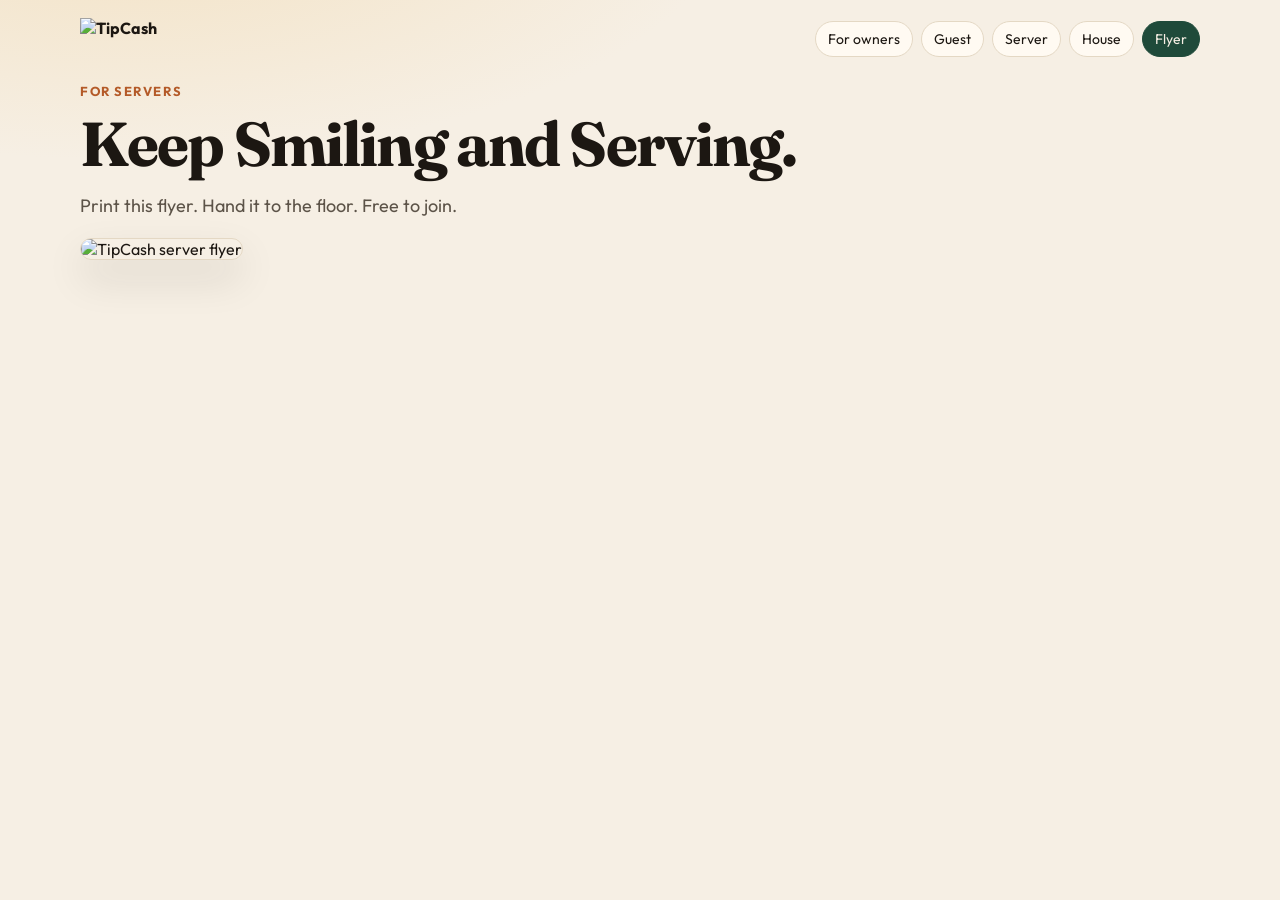
==== flyer/index.html @ fded9e94 "Add copper jar logo to landing page and link the server flyer" ====
<!DOCTYPE html>
<html lang="en">
<head>
  <meta charset="UTF-8" />
  <meta name="viewport" content="width=device-width, initial-scale=1" />
  <title>TipCash — Server flyer</title>
  <link rel="preconnect" href="https://fonts.googleapis.com" />
  <link href="https://fonts.googleapis.com/css2?family=Fraunces:opsz,wght@9..144,650&family=Outfit:wght@400;600;700&display=swap" rel="stylesheet" />
  <link rel="stylesheet" href="../styles.css" />
</head>
<body>
  <header class="wrap nav">
    <a class="brand" href="../index.html"><img class="brand-logo" src="../logo-photo.svg" alt="TipCash" /></a>
    <nav class="nav-links">
      <a href="../index.html">For owners</a>
      <a href="../guest/">Guest</a>
      <a href="../server/">Server</a>
      <a href="../owner/">House</a>
      <a class="active" href="./">Flyer</a>
    </nav>
  </header>
  <main class="wrap" style="padding-bottom:48px">
    <p class="kicker">For servers</p>
    <h1>Keep Smiling and Serving.</h1>
    <p class="lede">Print this flyer. Hand it to the floor. Free to join.</p>
    <img src="./flyer-art.svg" alt="TipCash server flyer" style="width:min(720px,100%);border-radius:16px;border:1px solid var(--line);box-shadow:0 18px 40px rgba(28,23,18,.12)" />
  </main>
</body>
</html>
---- styles.css ----
:root {
  --ink: #1c1712;
  --ink-soft: #5c5348;
  --paper: #f6efe4;
  --paper-2: #efe6d6;
  --card: #fffaf2;
  --line: #e4d8c4;
  --pine: #1f4a3a;
  --copper: #b45a28;
  --good: #2f7d4a;
  --warn: #9a6b12;
}
* { box-sizing: border-box; }
html, body { margin: 0; }
body {
  font-family: Outfit, system-ui, sans-serif;
  color: var(--ink);
  background: radial-gradient(1200px 500px at 10% -10%, #f3e2c4 0%, transparent 50%), var(--paper);
  min-height: 100vh;
}
a { color: inherit; text-decoration: none; }
button, input, textarea { font: inherit; }
.wrap { width: min(1120px, calc(100% - 32px)); margin: 0 auto; }
.nav { display: flex; align-items: center; justify-content: space-between; padding: 18px 0 8px; gap: 12px; }
.brand { display: flex; gap: 10px; align-items: center; font-weight: 700; }
.mark {
  width: 34px; height: 34px; border-radius: 10px; background: var(--pine); color: #f6efe4;
  display: grid; place-items: center; font-family: Fraunces, serif;
}
.nav-links { display: flex; gap: 8px; flex-wrap: wrap; }
.nav-links a, .btn {
  border: 1px solid var(--line); background: var(--card);
  padding: 8px 12px; border-radius: 999px; font-size: 14px; cursor: pointer;
}
.nav-links a.active, .btn-solid { background: var(--pine); color: #f6efe4; border-color: var(--pine); }
.btn-copper { background: var(--copper); color: #fff; border-color: var(--copper); }
.btn.on { background: var(--pine); color: #f6efe4; border-color: var(--pine); }
.btn-lg { padding: 12px 18px; font-weight: 600; }
h1, h2 { font-family: Fraunces, serif; letter-spacing: -0.03em; }
h1 { font-size: clamp(34px, 6vw, 62px); line-height: 0.96; margin: 0 0 14px; }
h2 { font-size: clamp(22px, 3vw, 34px); margin: 0 0 8px; }
p { color: var(--ink-soft); line-height: 1.55; }
.kicker { color: var(--copper); font-weight: 700; font-size: 13px; letter-spacing: 0.12em; text-transform: uppercase; }
.lede { font-size: 18px; max-width: 580px; }
.hero { padding: 24px 0 8px; display: grid; grid-template-columns: 1.15fr .85fr; gap: 32px; align-items: center; }
.cta-row { display: flex; gap: 10px; flex-wrap: wrap; margin-top: 20px; }
.phone { background: var(--ink); border-radius: 32px; padding: 12px; box-shadow: 0 30px 60px rgba(28,23,18,.18); }
.phone-screen { background: #fffaf2; border-radius: 24px; overflow: hidden; min-height: 390px; }
.phone-top { background: var(--pine); color: #f6efe4; padding: 18px 16px; }
.phone-body { padding: 14px; display: grid; gap: 10px; }
.chip { background: var(--paper-2); border-radius: 12px; padding: 10px 12px; }
.trio, .stats { display: grid; grid-template-columns: repeat(3, 1fr); gap: 14px; padding: 16px 0 28px; }
.grid-2 { display: grid; grid-template-columns: 1fr 1fr; gap: 14px; }
.card { background: var(--card); border: 1px solid var(--line); border-radius: 20px; padding: 18px; }
.who { font-size: 12px; font-weight: 700; letter-spacing: .08em; text-transform: uppercase; color: var(--copper); }
.stat { background: var(--paper-2); border-radius: 16px; padding: 14px; }
.stat b { display: block; font-size: 28px; font-family: Fraunces, serif; }
.muted { color: var(--ink-soft); font-size: 14px; }
.ok { color: var(--good); font-weight: 650; }
.warn { color: var(--warn); font-weight: 650; }
.row { display: flex; justify-content: space-between; gap: 12px; align-items: center; padding: 10px 0; border-bottom: 1px solid var(--line); }
.row:last-child { border-bottom: 0; }
.menu-item, .tip-btn {
  display: flex; justify-content: space-between; width: 100%; text-align: left;
  background: var(--card); border: 1px solid var(--line); border-radius: 14px; padding: 12px; cursor: pointer;
}
.menu-item.on, .tip-btn.on { border-color: var(--pine); background: #eaf3ee; }
.tips { display: grid; grid-template-columns: repeat(4, 1fr); gap: 8px; }
.field { width: 100%; border: 1px solid var(--line); border-radius: 12px; padding: 10px 12px; background: #fff; margin: 8px 0; }
.banner { background: var(--pine); color: #f6efe4; border-radius: 16px; padding: 14px; }
.banner strong { font-family: Fraunces, serif; font-size: 22px; display: block; }
.toggle { display: flex; gap: 8px; flex-wrap: wrap; margin: 10px 0; }
.qr {
  width: 132px; height: 132px; border-radius: 16px; margin: 8px 0 12px;
  background: repeating-conic-gradient(#1c1712 0% 25%, #fffaf2 0% 50%) 0 0 / 16px 16px;
}
.footer { padding: 28px 0 40px; color: var(--ink-soft); font-size: 13px; }
@media (max-width: 800px) {
  .hero, .trio, .stats, .grid-2 { grid-template-columns: 1fr; }
  .tips { grid-template-columns: repeat(2, 1fr); }
}
.brand-logo { height: 42px; width: auto; display: block; }
.hero-logo { width: min(280px, 70%); height: auto; display: block; margin: 0 0 18px; }
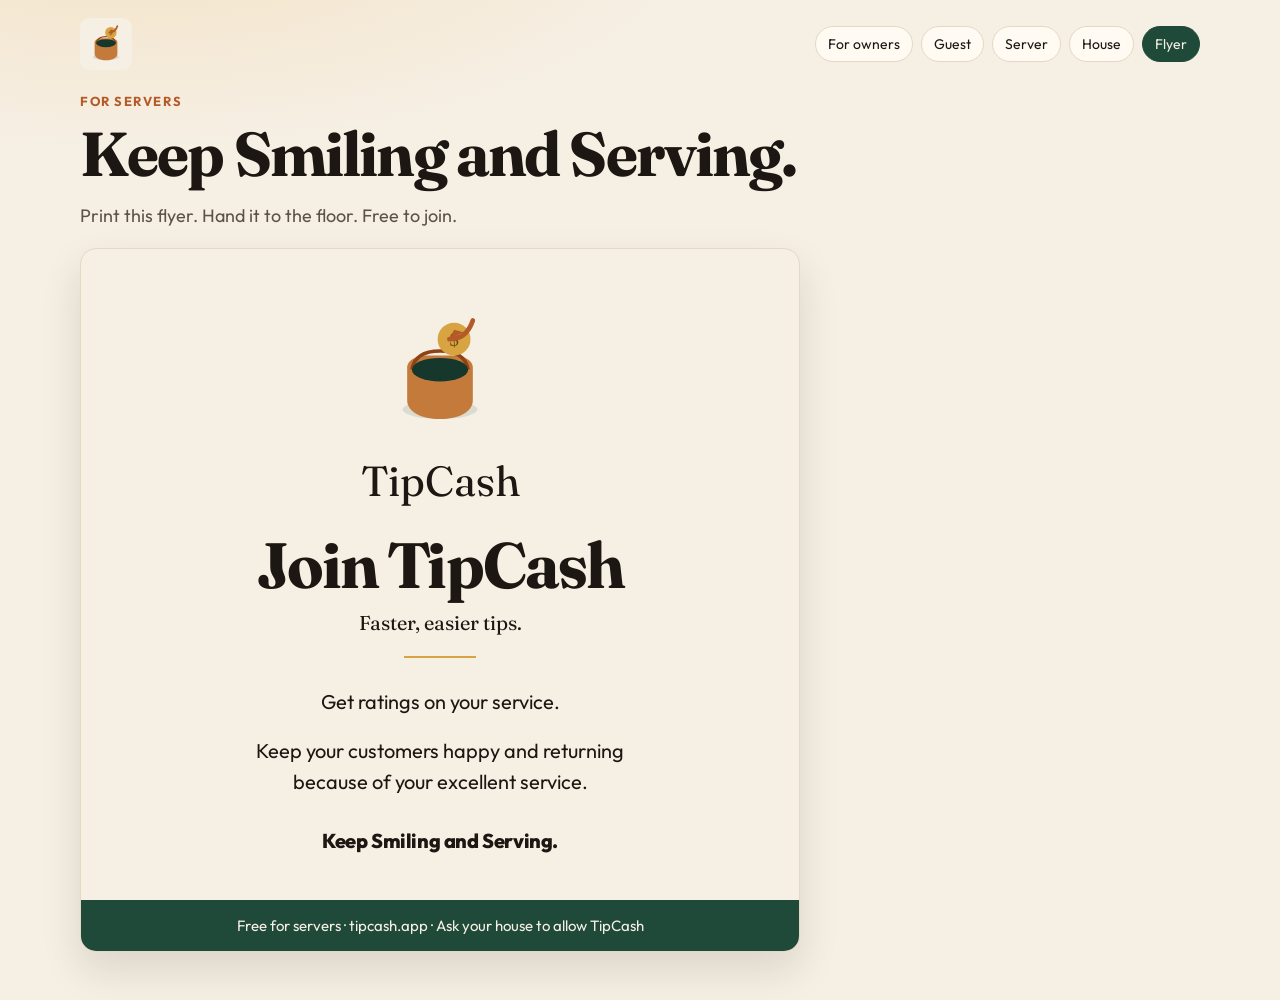
==== commit ea0b7d90: "Show jar logo on landing page and add printable server flyer" ====
--- a/flyer/index.html
+++ b/flyer/index.html
@@ -7,10 +7,43 @@
   <link rel="preconnect" href="https://fonts.googleapis.com" />
   <link href="https://fonts.googleapis.com/css2?family=Fraunces:opsz,wght@9..144,650&family=Outfit:wght@400;600;700&display=swap" rel="stylesheet" />
   <link rel="stylesheet" href="../styles.css" />
+  <style>
+    .sheet {
+      width: min(720px, 100%);
+      background: #f6efe4;
+      border: 1px solid var(--line);
+      border-radius: 16px;
+      box-shadow: 0 18px 40px rgba(28,23,18,.12);
+      overflow: hidden;
+    }
+    .sheet-body {
+      padding: 48px 40px 36px;
+      text-align: center;
+    }
+    .sheet-body img { width: 150px; height: auto; margin: 0 auto 8px; display: block; }
+    .sheet-word { font-family: Fraunces, serif; font-size: 42px; color: #1c1712; margin: 0 0 28px; }
+    .sheet-title { font-family: Fraunces, serif; font-size: clamp(40px, 8vw, 64px); line-height: .95; margin: 0 0 12px; color: #1c1712; }
+    .sheet-sub { font-family: Fraunces, serif; font-size: clamp(26px, 5vw, 36px); color: #b45a28; margin: 0 0 22px; }
+    .sheet-rule { width: 72px; height: 2px; background: #d7a441; margin: 0 auto 28px; border: 0; }
+    .sheet-body p { color: #1c1712; font-size: 20px; margin: 0 0 18px; }
+    .sheet-slogan { font-weight: 800; font-size: clamp(24px, 4vw, 32px); letter-spacing: -.02em; margin: 28px 0 8px !important; }
+    .sheet-foot {
+      background: #1f4a3a;
+      color: #f6efe4;
+      padding: 16px 20px;
+      text-align: center;
+      font-size: 15px;
+    }
+    @media print {
+      header, .no-print { display: none !important; }
+      body { background: #fff; }
+      .sheet { box-shadow: none; border: 0; border-radius: 0; width: 100%; }
+    }
+  </style>
 </head>
 <body>
-  <header class="wrap nav">
-    <a class="brand" href="../index.html"><img class="brand-logo" src="../logo-photo.svg" alt="TipCash" /></a>
+  <header class="wrap nav no-print">
+    <a class="brand" href="../index.html"><img class="brand-logo" src="../logo-photo.svg" alt="TipCash" onerror="this.onerror=null;this.src='../logo-mark.svg'" /></a>
     <nav class="nav-links">
       <a href="../index.html">For owners</a>
       <a href="../guest/">Guest</a>
@@ -20,10 +53,22 @@
     </nav>
   </header>
   <main class="wrap" style="padding-bottom:48px">
-    <p class="kicker">For servers</p>
-    <h1>Keep Smiling and Serving.</h1>
-    <p class="lede">Print this flyer. Hand it to the floor. Free to join.</p>
-    <img src="./flyer-art.svg" alt="TipCash server flyer" style="width:min(720px,100%);border-radius:16px;border:1px solid var(--line);box-shadow:0 18px 40px rgba(28,23,18,.12)" />
+    <p class="kicker no-print">For servers</p>
+    <h1 class="no-print">Keep Smiling and Serving.</h1>
+    <p class="lede no-print">Print this flyer. Hand it to the floor. Free to join.</p>
+    <article class="sheet" aria-label="TipCash server flyer">
+      <div class="sheet-body">
+        <img src="../logo-mark.svg" alt="TipCash copper-gold jar" />
+        <div class="sheet-word">TipCash</div>
+        <h2 class="sheet-title">Join TipCash</h2>
+        <p class="sheet-sub">Faster, easier tips.</p>
+        <hr class="sheet-rule" />
+        <p>Get ratings on your service.</p>
+        <p>Keep your customers happy and returning<br />because of your excellent service.</p>
+        <p class="sheet-slogan">Keep Smiling and Serving.</p>
+      </div>
+      <div class="sheet-foot">Free for servers · tipcash.app · Ask your house to allow TipCash</div>
+    </article>
   </main>
 </body>
 </html>
--- a/styles.css
+++ b/styles.css
@@ -79,5 +79,7 @@
   .hero, .trio, .stats, .grid-2 { grid-template-columns: 1fr; }
   .tips { grid-template-columns: repeat(2, 1fr); }
 }
-.brand-logo { height: 42px; width: auto; display: block; }
-.hero-logo { width: min(280px, 70%); height: auto; display: block; margin: 0 0 18px; }
+
+.brand-logo { height: 52px; width: auto; display: block; }
+.hero-logo { width: min(420px, 92%); height: auto; display: block; margin: 0 0 18px; filter: drop-shadow(0 10px 18px rgba(28,23,18,.08)); }
+.flyer-link { margin-top: 8px; display: inline-block; }
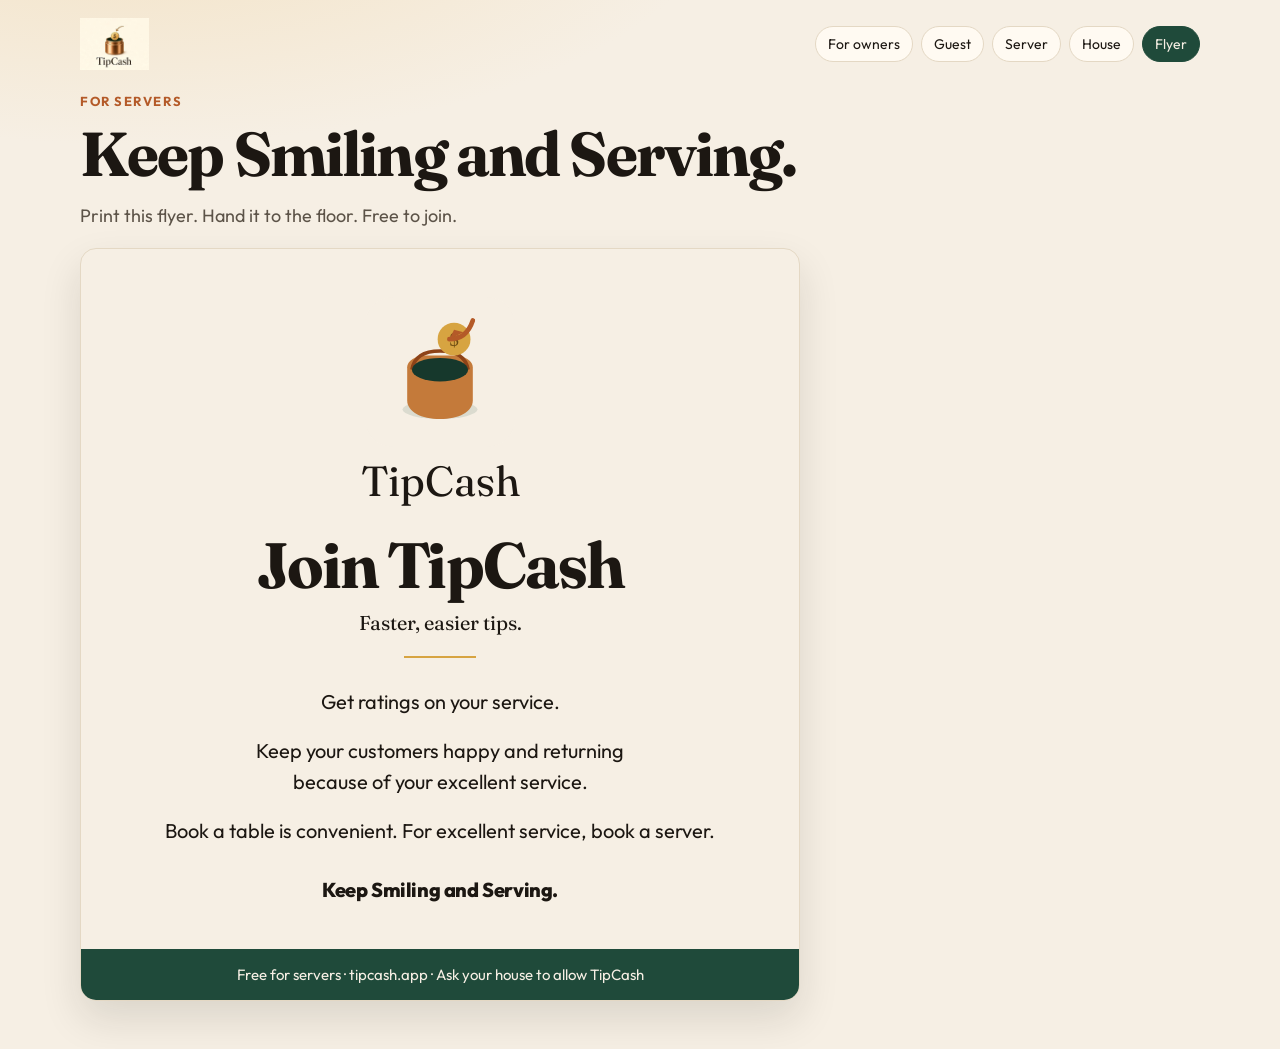
==== commit 0fce52ff: "Add Book a Server column: 2-day notice, party of 2+, busy hours/weekends may be closed" ====
--- a/flyer/index.html
+++ b/flyer/index.html
@@ -65,6 +65,7 @@
         <hr class="sheet-rule" />
         <p>Get ratings on your service.</p>
         <p>Keep your customers happy and returning<br />because of your excellent service.</p>
+        <p>Book a table is convenient. For excellent service, book a server.</p>
         <p class="sheet-slogan">Keep Smiling and Serving.</p>
       </div>
       <div class="sheet-foot">Free for servers · tipcash.app · Ask your house to allow TipCash</div>
--- a/styles.css
+++ b/styles.css
@@ -50,6 +50,11 @@
 .phone-body { padding: 14px; display: grid; gap: 10px; }
 .chip { background: var(--paper-2); border-radius: 12px; padding: 10px 12px; }
 .trio, .stats { display: grid; grid-template-columns: repeat(3, 1fr); gap: 14px; padding: 16px 0 28px; }
+.quartet { display: grid; grid-template-columns: repeat(4, 1fr); gap: 14px; padding: 16px 0 28px; }
+.rules { margin: 10px 0 0; padding: 0; list-style: none; }
+.rules li { font-size: 14px; color: var(--ink-soft); padding: 6px 0; border-bottom: 1px solid var(--line); }
+.rules li:last-child { border-bottom: 0; }
+.rules b { color: var(--ink); }
 .grid-2 { display: grid; grid-template-columns: 1fr 1fr; gap: 14px; }
 .card { background: var(--card); border: 1px solid var(--line); border-radius: 20px; padding: 18px; }
 .who { font-size: 12px; font-weight: 700; letter-spacing: .08em; text-transform: uppercase; color: var(--copper); }
@@ -76,7 +81,7 @@
 }
 .footer { padding: 28px 0 40px; color: var(--ink-soft); font-size: 13px; }
 @media (max-width: 800px) {
-  .hero, .trio, .stats, .grid-2 { grid-template-columns: 1fr; }
+  .hero, .trio, .quartet, .stats, .grid-2 { grid-template-columns: 1fr; }
   .tips { grid-template-columns: repeat(2, 1fr); }
 }
 
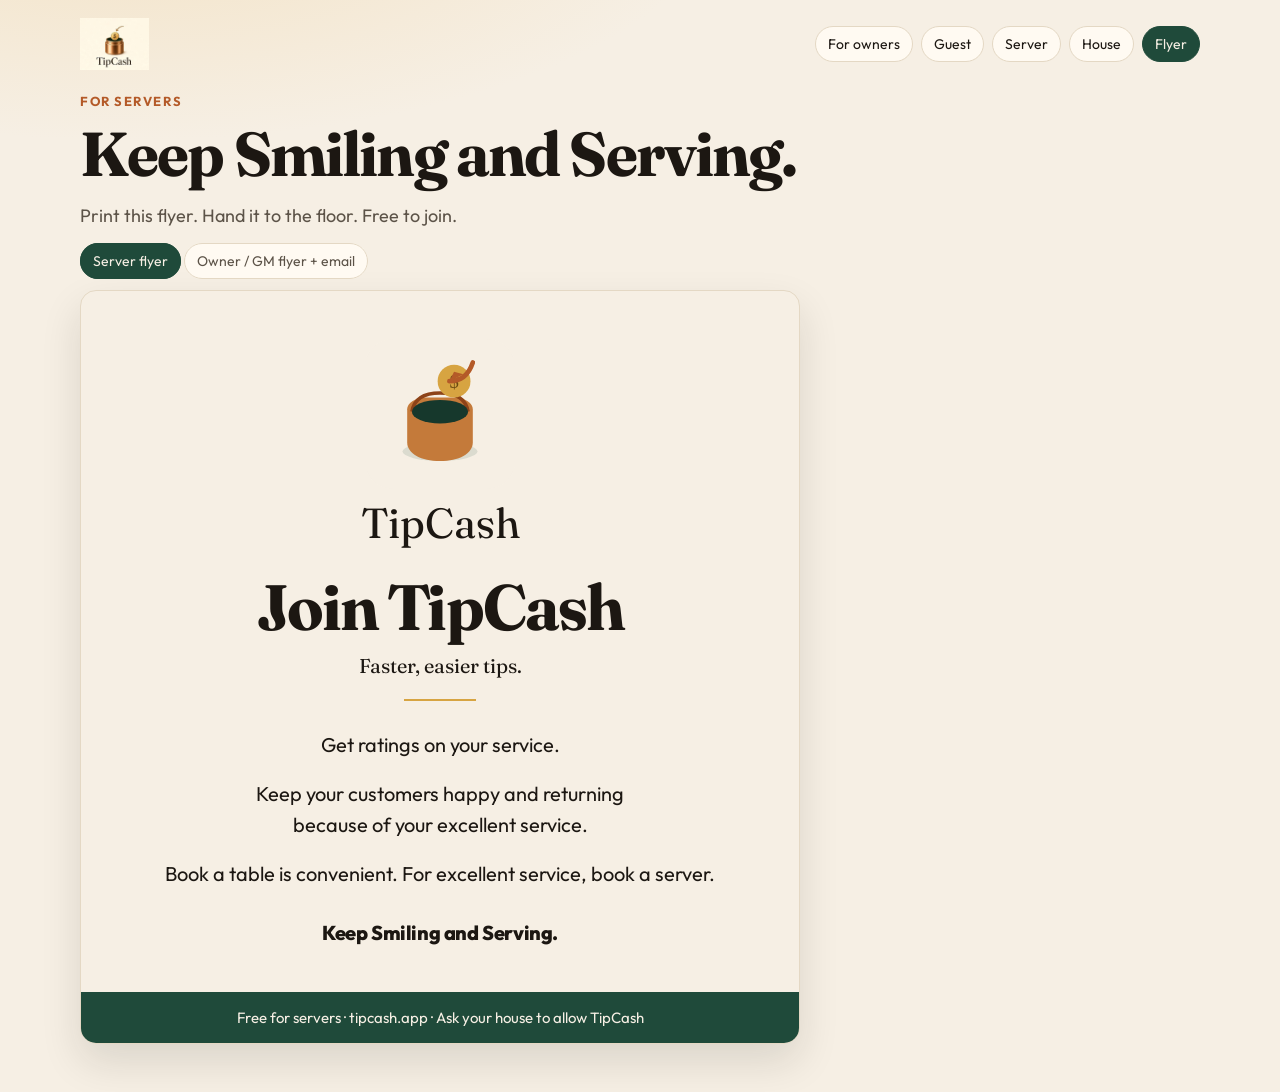
==== commit 1eea22aa: "Add owner/GM join flyer and email with house benefits" ====
--- a/flyer/index.html
+++ b/flyer/index.html
@@ -56,6 +56,10 @@
     <p class="kicker no-print">For servers</p>
     <h1 class="no-print">Keep Smiling and Serving.</h1>
     <p class="lede no-print">Print this flyer. Hand it to the floor. Free to join.</p>
+    <p class="no-print" style="margin:0 0 18px">
+      <a class="btn btn-solid" href="./">Server flyer</a>
+      <a class="btn" href="./owner.html">Owner / GM flyer + email</a>
+    </p>
     <article class="sheet" aria-label="TipCash server flyer">
       <div class="sheet-body">
         <img src="../logo-mark.svg" alt="TipCash copper-gold jar" />
